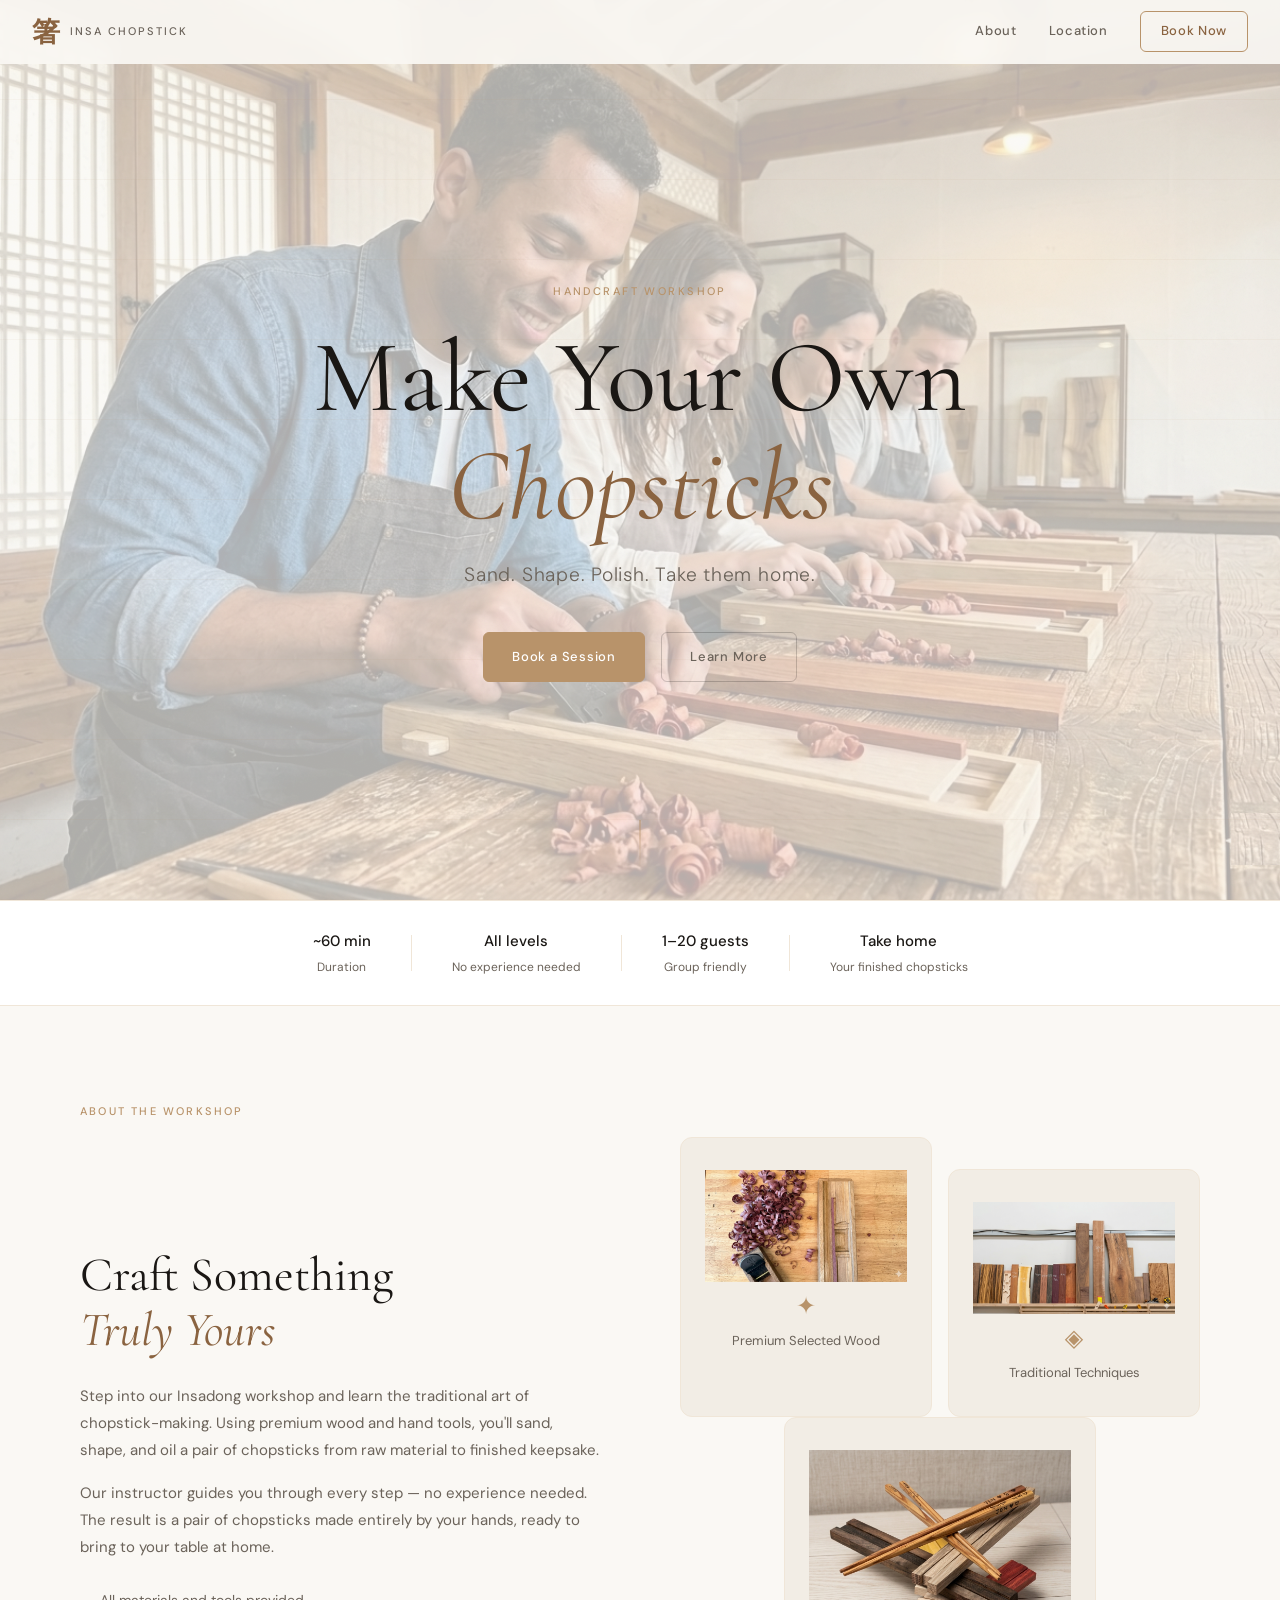
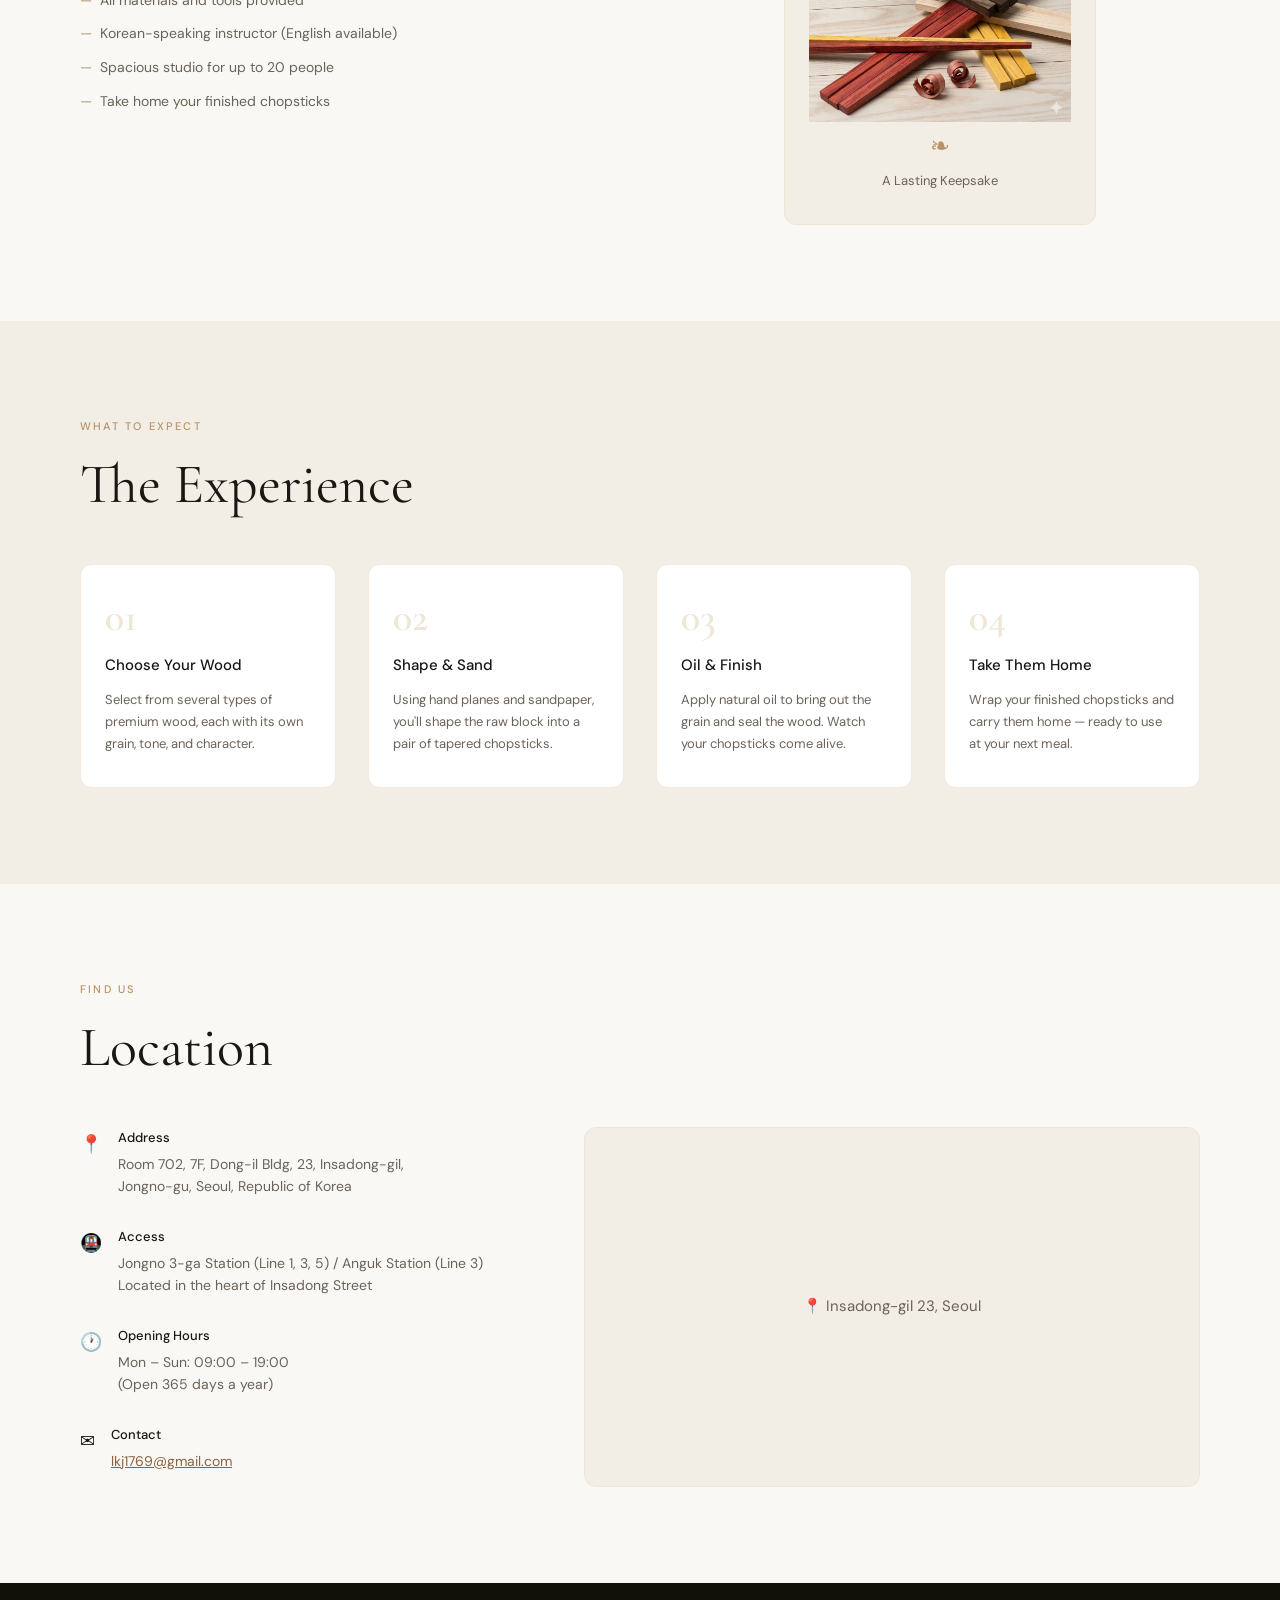
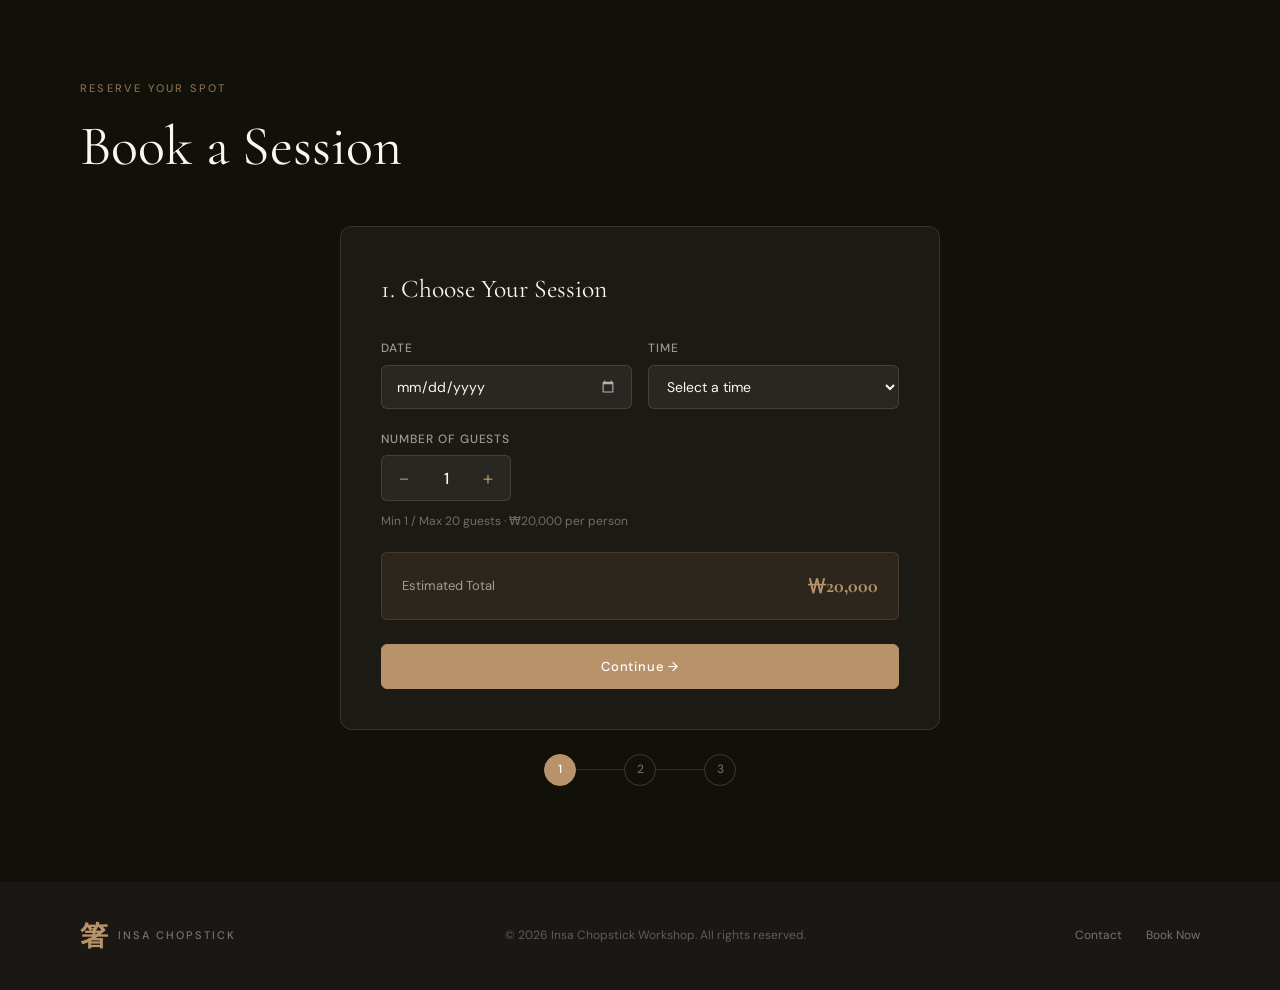
==== index.html @ 10395f22 "Add files via upload" ====
<!DOCTYPE html>
<html lang="ko">
<head>
  <meta charset="UTF-8" />
  <meta name="viewport" content="width=device-width, initial-scale=1.0" />
  <title>Insa Chopstick Workshop — Handcrafted in Seoul</title>
  <meta name="description" content="Create your own handmade wooden chopsticks in Insadong, Seoul. A hands-on workshop experience." />
  <link rel="stylesheet" href="style.css" />
  <link href="https://fonts.googleapis.com/css2?family=Cormorant+Garamond:wght@400;500;600&family=DM+Sans:wght@300;400;500&display=swap" rel="stylesheet" />
  <!-- Stripe.js -->
  <script src="https://js.stripe.com/v3/"></script>
</head>
<body>

  <!-- NAV -->
  <nav class="nav" id="nav">
    <a href="#" class="nav-logo">
      <span class="logo-mark">箸</span>
      <span class="logo-text">INSA CHOPSTICK</span>
    </a>
    <div class="nav-links">
      <a href="#about">About</a>
      <a href="#location">Location</a>
      <a href="#booking" class="nav-cta">Book Now</a>
    </div>
    <button class="hamburger" id="hamburger" aria-label="Menu">
      <span></span><span></span><span></span>
    </button>
  </nav>

  <div class="mobile-menu" id="mobileMenu">
    <a href="#about" onclick="closeMobileMenu()">About</a>
    <a href="#location" onclick="closeMobileMenu()">Location</a>
    <a href="#booking" onclick="closeMobileMenu()">Book Now</a>
  </div>

  <!-- HERO -->
  <section class="hero">
    <div class="hero-bg">
      <div class="hero-image" style="background-image: url('photo/photo1.png');"></div>
      <div class="hero-grain"></div>
      <div class="hero-lines"></div>
    </div>
    <div class="hero-content">
      <p class="hero-tag">Handcraft Workshop</p>
      <h1 class="hero-title">
        Make Your Own<br />
        <em>Chopsticks</em>
      </h1>
      <p class="hero-sub">Sand. Shape. Polish. Take them home.</p>
      <div class="hero-actions">
        <a href="#booking" class="btn btn-primary">Book a Session</a>
        <a href="#about" class="btn btn-ghost">Learn More</a>
      </div>
    </div>
    <div class="hero-scroll">
      <span></span>
    </div>
  </section>

  <!-- STATS BAR -->
  <div class="stats-bar">
    <div class="stat"><strong>~60 min</strong><span>Duration</span></div>
    <div class="stat-divider"></div>
    <div class="stat"><strong>All levels</strong><span>No experience needed</span></div>
    <div class="stat-divider"></div>
    <div class="stat"><strong>1–20 guests</strong><span>Group friendly</span></div>
    <div class="stat-divider"></div>
    <div class="stat"><strong>Take home</strong><span>Your finished chopsticks</span></div>
  </div>

  <!-- ABOUT -->
  <section class="section" id="about">
    <div class="container">
      <div class="section-label">About the Workshop</div>
      <div class="about-grid">
        <div class="about-text">
          <h2>Craft Something<br /><em>Truly Yours</em></h2>
          <p>Step into our Insadong workshop and learn the traditional art of chopstick-making. Using premium wood and hand tools, you'll sand, shape, and oil a pair of chopsticks from raw material to finished keepsake.</p>
          <p>Our instructor guides you through every step — no experience needed. The result is a pair of chopsticks made entirely by your hands, ready to bring to your table at home.</p>
          <ul class="feature-list">
            <li>All materials and tools provided</li>
            <li>Korean-speaking instructor (English available)</li>
            <li>Spacious studio for up to 20 people</li>
            <li>Take home your finished chopsticks</li>
          </ul>
        </div>
        <div class="about-visual">
          <div class="visual-card card-1">
            <img src="photo/photo2.png" alt="Workshop Tool" class="card-img">
            <div class="visual-icon">✦</div>
            <p class="visual-label">Premium Selected Wood</p>
          </div>
          <div class="visual-card card-2">
            <img src="photo/photo3.png" alt="Handcrafting" class="card-img">
            <div class="visual-icon">◈</div>
            <p class="visual-label">Traditional Techniques</p>
          </div>
          <div class="visual-card card-3">
            <img src="photo/photo4.png" alt="Finished Product" class="card-img">
            <div class="visual-icon">❧</div>
            <p class="visual-label">A Lasting Keepsake</p>
          </div>
        </div>
      </div>
    </div>
  </section>

  <!-- PROCESS -->
  <section class="section section-alt" id="process">
    <div class="container">
      <div class="section-label">What to Expect</div>
      <h2 class="section-title">The Experience</h2>
      <div class="steps-grid">
        <div class="step">
          <div class="step-num">01</div>
          <h3>Choose Your Wood</h3>
          <p>Select from several types of premium wood, each with its own grain, tone, and character.</p>
        </div>
        <div class="step">
          <div class="step-num">02</div>
          <h3>Shape & Sand</h3>
          <p>Using hand planes and sandpaper, you'll shape the raw block into a pair of tapered chopsticks.</p>
        </div>
        <div class="step">
          <div class="step-num">03</div>
          <h3>Oil & Finish</h3>
          <p>Apply natural oil to bring out the grain and seal the wood. Watch your chopsticks come alive.</p>
        </div>
        <div class="step">
          <div class="step-num">04</div>
          <h3>Take Them Home</h3>
          <p>Wrap your finished chopsticks and carry them home — ready to use at your next meal.</p>
        </div>
      </div>
    </div>
  </section>

  <!-- LOCATION -->
  <section class="section" id="location">
    <div class="container">
      <div class="section-label">Find Us</div>
      <h2 class="section-title">Location</h2>
      <div class="location-grid">
        <div class="location-info">
          <div class="location-detail">
            <span class="detail-icon">📍</span>
            <div>
              <strong>Address</strong>
              <p>Room 702, 7F, Dong-il Bldg, 23, Insadong-gil,<br />Jongno-gu, Seoul, Republic of Korea</p>
            </div>
          </div>
          <div class="location-detail">
            <span class="detail-icon">🚇</span>
            <div>
              <strong>Access</strong>
              <p>Jongno 3-ga Station (Line 1, 3, 5) / Anguk Station (Line 3)<br />Located in the heart of Insadong Street</p>
            </div>
          </div>
          <div class="location-detail">
            <span class="detail-icon">🕐</span>
            <div>
              <strong>Opening Hours</strong>
              <p>Mon – Sun: 09:00 – 19:00<br />(Open 365 days a year)</p>
            </div>
          </div>
          <div class="location-detail">
            <span class="detail-icon">✉️</span>
            <div>
              <strong>Contact</strong>
              <p><a href="mailto:lkj1769@gmail.com">lkj1769@gmail.com</a></p>
            </div>
          </div>
        </div>
        <div class="map-placeholder">
          <div class="map-embed">
            <!-- Google Maps Embed (Update with your API Key if needed) -->
            <iframe
              id="workshopMap"
              width="100%"
              height="100%"
              style="border:0; border-radius: 12px;"
              loading="lazy"
              allowfullscreen
              referrerpolicy="no-referrer-when-downgrade"
              src="https://www.google.com/maps/embed/v1/place?key=YOUR_GOOGLE_MAPS_API_KEY&q=23+Insadong-gil+Seoul">
            </iframe>
            <div class="map-fallback">
              <p>📍 Insadong-gil 23, Seoul</p>
            </div>
          </div>
        </div>
      </div>
    </div>
  </section>

  <!-- BOOKING -->
  <section class="section section-dark" id="booking">
    <div class="container">
      <div class="section-label light">Reserve Your Spot</div>
      <h2 class="section-title light">Book a Session</h2>

      <div class="booking-wrapper">
        <form id="bookingForm" class="booking-form" novalidate>

          <!-- Step 1: Session Details -->
          <div class="form-step active" id="step1">
            <h3 class="step-title">1. Choose Your Session</h3>
            <div class="form-row">
              <div class="form-group">
                <label for="sessionDate">Date</label>
                <input type="date" id="sessionDate" name="date" required />
              </div>
              <div class="form-group">
                <label for="sessionTime">Time</label>
                <select id="sessionTime" name="time" required>
                  <option value="">Select a time</option>
                  <option value="09:00">09:00 AM</option>
                  <option value="10:00">10:00 AM</option>
                  <option value="11:00">11:00 AM</option>
                  <option value="12:00">12:00 PM</option>
                  <option value="14:00">02:00 PM</option>
                  <option value="15:00">03:00 PM</option>
                  <option value="16:00">04:00 PM</option>
                  <option value="17:00">05:00 PM</option>
                  <option value="18:00">06:00 PM</option>
                </select>
              </div>
            </div>
            <div class="form-group">
              <label for="guests">Number of Guests</label>
              <div class="counter-input">
                <button type="button" class="counter-btn" id="guestMinus">−</button>
                <span id="guestCount">1</span>
                <button type="button" class="counter-btn" id="guestPlus">+</button>
                <input type="hidden" name="guests" id="guestInput" value="1" />
              </div>
              <p class="input-note">Min 1 / Max 20 guests · ₩20,000 per person</p>
            </div>
            <div class="price-summary">
              <span>Estimated Total</span>
              <strong id="priceTotal">₩20,000</strong>
            </div>
            <button type="button" class="btn btn-primary full" onclick="goToStep(2)">Continue →</button>
          </div>

          <!-- Step 2: Guest Info -->
          <div class="form-step" id="step2">
            <h3 class="step-title">2. Your Information</h3>
            <div class="form-row">
              <div class="form-group">
                <label for="firstName">First Name</label>
                <input type="text" id="firstName" name="firstName" placeholder="Gildong" required />
              </div>
              <div class="form-group">
                <label for="lastName">Last Name</label>
                <input type="text" id="lastName" name="lastName" placeholder="Hong" required />
              </div>
            </div>
            <div class="form-group">
              <label for="email">Email Address</label>
              <input type="email" id="email" name="email" placeholder="you@email.com" required />
            </div>
            <div class="form-group">
              <label for="phone">Phone (optional)</label>
              <input type="tel" id="phone" name="phone" placeholder="+82 10-0000-0000" />
            </div>
            <div class="form-group">
              <label for="notes">Special Requests (optional)</label>
              <textarea id="notes" name="notes" rows="3" placeholder="Group details, accessibility needs, anything else..."></textarea>
            </div>
            <div class="form-nav">
              <button type="button" class="btn btn-ghost" onclick="goToStep(1)">← Back</button>
              <button type="button" class="btn btn-primary" onclick="goToStep(3)">Continue →</button>
            </div>
          </div>

          <!-- Step 3: Payment -->
          <div class="form-step" id="step3">
            <h3 class="step-title">3. Payment</h3>
            <div class="booking-summary" id="bookingSummary">
              <!-- filled by JS -->
            </div>

            <div class="form-group">
              <label>Card Details</label>
              <div id="stripe-card-element" class="stripe-input"></div>
              <div id="card-errors" class="card-error" role="alert"></div>
            </div>

            <div class="stripe-notice">
              <span class="lock-icon">🔒</span>
              Payments are securely processed by <strong>Stripe</strong>.
            </div>

            <div class="form-nav">
              <button type="button" class="btn btn-ghost" onclick="goToStep(2)">← Back</button>
              <button type="submit" class="btn btn-primary" id="submitBtn">
                <span id="submitText">Pay & Confirm Booking</span>
                <span id="submitSpinner" class="spinner hidden"></span>
              </button>
            </div>
          </div>

          <!-- Step 4: Success -->
          <div class="form-step" id="step4">
            <div class="success-state">
              <div class="success-icon">✓</div>
              <h3>Booking Confirmed!</h3>
              <p>Thank you — a confirmation has been sent to your email. We look forward to seeing you at Insadong.</p>
              <div class="booking-ref" id="bookingRef"></div>
              <button type="button" class="btn btn-ghost" onclick="resetForm()">Book Another Session</button>
            </div>
          </div>

        </form>

        <div class="step-indicator">
          <div class="step-dot active" id="dot1">1</div>
          <div class="step-line"></div>
          <div class="step-dot" id="dot2">2</div>
          <div class="step-line"></div>
          <div class="step-dot" id="dot3">3</div>
        </div>

      </div>
    </div>
  </section>

  <!-- FOOTER -->
  <footer class="footer">
    <div class="container footer-inner">
      <div class="footer-brand">
        <span class="logo-mark">箸</span>
        <span class="logo-text">INSA CHOPSTICK</span>
      </div>
      <p class="footer-copy">© 2026 Insa Chopstick Workshop. All rights reserved.</p>
      <div class="footer-links">
        <a href="mailto:hello@insachopstick.com">Contact</a>
        <a href="#booking">Book Now</a>
      </div>
    </div>
  </footer>

  <script src="script.js"></script>
</body>
</html>
---- style.css ----
/* ─────────────────────────────────────────────
   RESET & ROOT
───────────────────────────────────────────── */
*, *::before, *::after { box-sizing: border-box; margin: 0; padding: 0; }

:root {
  --ink:       #1a1714;
  --ink-light: #6b635a;
  --paper:     #faf8f4;
  --paper-warm:#f2ede5;
  --gold:      #b8936a;
  --gold-dark: #8a6340;
  --gold-pale: #f0e6d8;
  --white:     #ffffff;
  --dark-bg:   #111009;
  --dark-surface: #1c1a15;

  --font-serif: 'Cormorant Garamond', Georgia, serif;
  --font-sans:  'DM Sans', system-ui, sans-serif;

  --nav-h: 64px;
  --max-w: 1120px;
  --radius: 12px;
  --radius-sm: 6px;
  --transition: 0.25s ease;
}

html { scroll-behavior: smooth; font-size: 16px; }

body {
  font-family: var(--font-sans);
  background: var(--paper);
  color: var(--ink);
  line-height: 1.7;
  overflow-x: hidden;
}

a { color: inherit; text-decoration: none; }
img { display: block; max-width: 100%; }
button { cursor: pointer; font-family: var(--font-sans); }

/* ─────────────────────────────────────────────
   NAV
───────────────────────────────────────────── */
.nav {
  position: fixed; top: 0; left: 0; right: 0; z-index: 100;
  height: var(--nav-h);
  display: flex; align-items: center; justify-content: space-between;
  padding: 0 2rem;
  background: rgba(250, 248, 244, 0.92);
  backdrop-filter: blur(12px);
  border-bottom: 1px solid transparent;
  transition: border-color var(--transition), background var(--transition);
}
.nav.scrolled { border-color: rgba(184,147,106,0.2); }

.nav-logo { display: flex; align-items: center; gap: 10px; }
.logo-mark {
  font-family: var(--font-serif);
  font-size: 28px; font-weight: 600;
  color: var(--gold-dark);
  line-height: 1;
}
.logo-text {
  font-size: 11px; font-weight: 500;
  letter-spacing: 0.18em; color: var(--ink-light);
}

.nav-links { display: flex; align-items: center; gap: 2rem; }
.nav-links a {
  font-size: 13px; font-weight: 500; letter-spacing: 0.05em;
  color: var(--ink-light);
  transition: color var(--transition);
}
.nav-links a:hover { color: var(--gold-dark); }
.nav-links .nav-cta {
  padding: 8px 20px;
  border: 1px solid var(--gold);
  border-radius: var(--radius-sm);
  color: var(--gold-dark);
  transition: all var(--transition);
}
.nav-links .nav-cta:hover {
  background: var(--gold);
  color: var(--white);
  border-color: var(--gold);
}

.hamburger {
  display: none; flex-direction: column; gap: 5px;
  background: none; border: none; padding: 4px;
}
.hamburger span {
  display: block; width: 22px; height: 1.5px;
  background: var(--ink); border-radius: 2px;
  transition: all var(--transition);
}
.hamburger.open span:nth-child(1) { transform: rotate(45deg) translate(4px, 5px); }
.hamburger.open span:nth-child(2) { opacity: 0; }
.hamburger.open span:nth-child(3) { transform: rotate(-45deg) translate(4px, -5px); }

.mobile-menu {
  display: none; position: fixed; top: var(--nav-h); left: 0; right: 0; z-index: 99;
  background: var(--paper); padding: 1.5rem 2rem;
  border-bottom: 1px solid rgba(184,147,106,0.2);
  flex-direction: column; gap: 1.25rem;
  transform: translateY(-8px); opacity: 0;
  transition: all var(--transition);
  pointer-events: none;
}
.mobile-menu.open {
  display: flex; transform: translateY(0); opacity: 1;
  pointer-events: auto;
}
.mobile-menu a { font-size: 15px; font-weight: 500; color: var(--ink); }

/* ─────────────────────────────────────────────
   HERO
───────────────────────────────────────────── */
.hero {
  min-height: 100svh;
  display: flex; align-items: center; justify-content: center;
  position: relative; overflow: hidden;
  padding-top: var(--nav-h);
  background: var(--paper);
}

.hero-bg {
  position: absolute; inset: 0; z-index: 0;
}

.hero-grain {
  position: absolute; inset: 0;
  background-image: url("data:image/svg+xml,%3Csvg viewBox='0 0 200 200' xmlns='http://www.w3.org/2000/svg'%3E%3Cfilter id='n'%3E%3CfeTurbulence type='fractalNoise' baseFrequency='0.9' numOctaves='4' stitchTiles='stitch'/%3E%3C/filter%3E%3Crect width='100%25' height='100%25' filter='url(%23n)' opacity='0.035'/%3E%3C/svg%3E");
  background-size: 200px 200px;
  opacity: 0.6;
}

.hero-lines {
  position: absolute; inset: 0;
  background-image: 
    repeating-linear-gradient(
      0deg,
      rgba(184,147,106,0.06) 0px,
      rgba(184,147,106,0.06) 1px,
      transparent 1px,
      transparent 80px
    );
}

.hero-content {
  position: relative; z-index: 1;
  text-align: center; padding: 4rem 2rem;
  max-width: 760px;
  animation: fadeUp 0.9s ease both;
}

.hero-tag {
  font-size: 11px; font-weight: 500; letter-spacing: 0.22em;
  color: var(--gold); text-transform: uppercase;
  margin-bottom: 1.5rem;
}

.hero-title {
  font-family: var(--font-serif);
  font-size: clamp(3rem, 8vw, 6.5rem);
  font-weight: 400; line-height: 1.05;
  color: var(--ink);
  margin-bottom: 1.25rem;
}
.hero-title em {
  font-style: italic; color: var(--gold-dark);
}

.hero-sub {
  font-size: clamp(1rem, 2.5vw, 1.2rem);
  color: var(--ink-light); font-weight: 300;
  letter-spacing: 0.04em;
  margin-bottom: 2.5rem;
}

.hero-actions { display: flex; gap: 1rem; justify-content: center; flex-wrap: wrap; }

.hero-scroll {
  position: absolute; bottom: 2rem; left: 50%; transform: translateX(-50%);
  z-index: 1;
}
.hero-scroll span {
  display: block; width: 1px; height: 48px;
  background: linear-gradient(to bottom, var(--gold), transparent);
  animation: scrollPulse 2s ease infinite;
}

/* ─────────────────────────────────────────────
   BUTTONS
───────────────────────────────────────────── */
.btn {
  display: inline-flex; align-items: center; justify-content: center;
  gap: 8px; padding: 13px 28px;
  font-family: var(--font-sans); font-size: 13px; font-weight: 500;
  letter-spacing: 0.06em;
  border-radius: var(--radius-sm);
  border: 1px solid transparent;
  transition: all var(--transition);
  cursor: pointer;
}
.btn.full { width: 100%; }

.btn-primary {
  background: var(--gold);
  color: var(--white);
  border-color: var(--gold);
}
.btn-primary:hover {
  background: var(--gold-dark);
  border-color: var(--gold-dark);
  transform: translateY(-1px);
}

.btn-ghost {
  background: transparent;
  color: var(--ink-light);
  border-color: rgba(0,0,0,0.18);
}
.btn-ghost:hover {
  border-color: var(--ink);
  color: var(--ink);
}

/* ─────────────────────────────────────────────
   STATS BAR
───────────────────────────────────────────── */
.stats-bar {
  display: flex; align-items: center; justify-content: center;
  flex-wrap: wrap; gap: 0;
  background: var(--white);
  border-top: 1px solid var(--gold-pale);
  border-bottom: 1px solid var(--gold-pale);
  padding: 1.25rem 2rem;
}
.stat { display: flex; flex-direction: column; align-items: center; padding: 0.5rem 2.5rem; }
.stat strong { font-size: 15px; font-weight: 500; color: var(--ink); }
.stat span { font-size: 12px; color: var(--ink-light); margin-top: 2px; }
.stat-divider { width: 1px; height: 36px; background: var(--gold-pale); }

/* ─────────────────────────────────────────────
   SECTIONS
───────────────────────────────────────────── */
.section { padding: 6rem 2rem; }
.section-alt { background: var(--paper-warm); }
.section-dark {
  background: var(--dark-bg);
  color: var(--paper);
}

.container { max-width: var(--max-w); margin: 0 auto; }

.section-label {
  font-size: 11px; font-weight: 500; letter-spacing: 0.2em;
  text-transform: uppercase; color: var(--gold);
  margin-bottom: 1rem;
}
.section-label.light { color: rgba(184,147,106,0.7); }

.section-title {
  font-family: var(--font-serif);
  font-size: clamp(2rem, 5vw, 3.5rem);
  font-weight: 400; line-height: 1.15;
  margin-bottom: 3rem;
}
.section-title.light { color: var(--paper); }

/* ─────────────────────────────────────────────
   ABOUT
───────────────────────────────────────────── */
.about-grid {
  display: grid; grid-template-columns: 1fr 1fr; gap: 5rem;
  align-items: center;
}

.about-text h2 {
  font-family: var(--font-serif);
  font-size: clamp(2rem, 4vw, 3rem);
  font-weight: 400; line-height: 1.15;
  margin-bottom: 1.5rem;
}
.about-text h2 em { font-style: italic; color: var(--gold-dark); }

.about-text p {
  color: var(--ink-light); line-height: 1.8; margin-bottom: 1rem;
  font-size: 15px;
}

.feature-list {
  list-style: none; margin-top: 1.75rem; display: flex; flex-direction: column; gap: 10px;
}
.feature-list li {
  font-size: 14px; color: var(--ink-light);
  padding-left: 1.4em; position: relative;
}
.feature-list li::before {
  content: '—'; position: absolute; left: 0; color: var(--gold);
}

.about-visual {
  display: grid; grid-template-columns: 1fr 1fr; gap: 1rem;
  position: relative;
}

.visual-card {
  background: var(--paper-warm);
  border: 1px solid var(--gold-pale);
  border-radius: var(--radius);
  padding: 2rem 1.5rem;
  display: flex; flex-direction: column; align-items: center;
  text-align: center; gap: 0.75rem;
  transition: border-color var(--transition), transform var(--transition);
}
.visual-card:hover { border-color: var(--gold); transform: translateY(-4px); }

.card-1 { grid-column: 1; }
.card-2 { grid-column: 2; margin-top: 2rem; }
.card-3 { grid-column: 1 / span 2; margin-top: -1rem; max-width: 60%; margin-left: auto; margin-right: auto; width: 100%; }

.visual-icon { font-size: 24px; color: var(--gold); line-height: 1; }
.visual-label { font-size: 13px; color: var(--ink-light); font-weight: 400; }

/* ─────────────────────────────────────────────
   PROCESS / STEPS
───────────────────────────────────────────── */
.steps-grid {
  display: grid; grid-template-columns: repeat(4, 1fr); gap: 2rem;
}

.step {
  padding: 2rem 1.5rem;
  background: var(--white);
  border: 1px solid rgba(184,147,106,0.2);
  border-radius: var(--radius);
  transition: border-color var(--transition);
}
.step:hover { border-color: var(--gold); }

.step-num {
  font-family: var(--font-serif);
  font-size: 2.5rem; font-weight: 600;
  color: var(--gold-pale); line-height: 1;
  margin-bottom: 1rem;
}

.step h3 {
  font-size: 15px; font-weight: 500;
  margin-bottom: 0.6rem; color: var(--ink);
}

.step p { font-size: 13px; color: var(--ink-light); line-height: 1.7; }

/* ─────────────────────────────────────────────
   LOCATION
───────────────────────────────────────────── */
.location-grid {
  display: grid; grid-template-columns: 1fr 1.4fr; gap: 4rem; align-items: start;
}

.location-info { display: flex; flex-direction: column; gap: 1.75rem; }

.location-detail { display: flex; gap: 1rem; align-items: flex-start; }
.detail-icon { font-size: 18px; margin-top: 2px; flex-shrink: 0; }
.location-detail strong { font-size: 13px; font-weight: 500; display: block; margin-bottom: 4px; }
.location-detail p { font-size: 14px; color: var(--ink-light); line-height: 1.6; }
.location-detail a { color: var(--gold-dark); text-decoration: underline; }

.map-placeholder { width: 100%; }
.map-embed {
  width: 100%; height: 360px;
  background: var(--paper-warm);
  border-radius: var(--radius);
  overflow: hidden; position: relative;
  border: 1px solid var(--gold-pale);
}
.map-embed iframe { width: 100%; height: 100%; border: none; }
.map-fallback {
  position: absolute; inset: 0;
  display: flex; flex-direction: column; align-items: center; justify-content: center;
  color: var(--ink-light); font-size: 15px; gap: 8px;
  background: var(--paper-warm);
  pointer-events: none;
}

/* ─────────────────────────────────────────────
   BOOKING FORM
───────────────────────────────────────────── */
.booking-wrapper {
  max-width: 600px; margin: 0 auto;
  position: relative;
}

.booking-form {
  background: var(--dark-surface);
  border: 1px solid rgba(184,147,106,0.2);
  border-radius: var(--radius);
  padding: 2.5rem;
  margin-bottom: 1.5rem;
}

.form-step { display: none; }
.form-step.active { display: block; animation: fadeUp 0.35s ease; }

.step-title {
  font-family: var(--font-serif);
  font-size: 1.6rem; font-weight: 400;
  color: var(--paper); margin-bottom: 1.75rem;
}

.form-row { display: grid; grid-template-columns: 1fr 1fr; gap: 1rem; }

.form-group { display: flex; flex-direction: column; gap: 6px; margin-bottom: 1.25rem; }

.form-group label {
  font-size: 12px; font-weight: 500; letter-spacing: 0.08em;
  text-transform: uppercase; color: rgba(242,237,229,0.6);
}

.form-group input,
.form-group select,
.form-group textarea {
  background: rgba(255,255,255,0.06);
  border: 1px solid rgba(255,255,255,0.12);
  border-radius: var(--radius-sm);
  color: var(--paper);
  font-family: var(--font-sans); font-size: 14px;
  padding: 11px 14px;
  outline: none;
  transition: border-color var(--transition);
  width: 100%;
}
.form-group input::placeholder,
.form-group textarea::placeholder { color: rgba(242,237,229,0.3); }
.form-group select option { background: var(--dark-surface); color: var(--paper); }
.form-group input:focus,
.form-group select:focus,
.form-group textarea:focus { border-color: var(--gold); }
input[type="date"]::-webkit-calendar-picker-indicator { filter: invert(0.7); cursor: pointer; }

.form-group textarea { resize: vertical; min-height: 80px; }

.counter-input {
  display: flex; align-items: center; gap: 0;
  background: rgba(255,255,255,0.06);
  border: 1px solid rgba(255,255,255,0.12);
  border-radius: var(--radius-sm);
  overflow: hidden; width: fit-content;
}
.counter-btn {
  background: none; border: none;
  color: var(--gold); font-size: 20px; font-weight: 300;
  width: 44px; height: 44px;
  display: flex; align-items: center; justify-content: center;
  transition: background var(--transition);
}
.counter-btn:hover { background: rgba(184,147,106,0.15); }
#guestCount {
  font-size: 16px; font-weight: 500; color: var(--paper);
  min-width: 40px; text-align: center;
}

.input-note { font-size: 12px; color: rgba(242,237,229,0.4); margin-top: 4px; }

.price-summary {
  display: flex; align-items: center; justify-content: space-between;
  padding: 1rem 1.25rem;
  background: rgba(184,147,106,0.1);
  border: 1px solid rgba(184,147,106,0.2);
  border-radius: var(--radius-sm);
  margin-bottom: 1.5rem;
}
.price-summary span { font-size: 13px; color: rgba(242,237,229,0.6); }
.price-summary strong { font-size: 20px; font-family: var(--font-serif); color: var(--gold); }

.booking-summary {
  background: rgba(255,255,255,0.04);
  border: 1px solid rgba(184,147,106,0.2);
  border-radius: var(--radius-sm);
  padding: 1.25rem;
  margin-bottom: 1.5rem;
  font-size: 14px; color: rgba(242,237,229,0.7);
  line-height: 2;
}
.booking-summary strong { color: var(--paper); }

/* Stripe Element */
.stripe-input {
  background: rgba(255,255,255,0.06);
  border: 1px solid rgba(255,255,255,0.12);
  border-radius: var(--radius-sm);
  padding: 12px 14px;
  transition: border-color var(--transition);
}
.stripe-input.focused { border-color: var(--gold); }
.card-error { font-size: 13px; color: #f87171; margin-top: 6px; min-height: 18px; }

.stripe-notice {
  display: flex; align-items: center; gap: 8px;
  font-size: 12px; color: rgba(242,237,229,0.4);
  margin: 1rem 0 1.5rem;
}
.lock-icon { font-size: 14px; }

.form-nav { display: flex; justify-content: space-between; align-items: center; gap: 1rem; }
.form-nav .btn-ghost {
  color: rgba(242,237,229,0.5); border-color: rgba(255,255,255,0.1);
}
.form-nav .btn-ghost:hover { color: var(--paper); border-color: rgba(255,255,255,0.3); }

/* Step Indicator */
.step-indicator {
  display: flex; align-items: center; justify-content: center; gap: 0;
}
.step-dot {
  width: 32px; height: 32px; border-radius: 50%;
  border: 1px solid rgba(184,147,106,0.3);
  display: flex; align-items: center; justify-content: center;
  font-size: 12px; font-weight: 500;
  color: rgba(242,237,229,0.4);
  transition: all var(--transition);
}
.step-dot.active {
  background: var(--gold); border-color: var(--gold);
  color: var(--white);
}
.step-dot.done {
  background: rgba(184,147,106,0.2); border-color: var(--gold);
  color: var(--gold);
}
.step-line { width: 48px; height: 1px; background: rgba(184,147,106,0.2); }

/* Success state */
.success-state { text-align: center; padding: 2rem 0; }
.success-icon {
  width: 64px; height: 64px; border-radius: 50%;
  background: rgba(184,147,106,0.15);
  border: 1px solid var(--gold);
  display: flex; align-items: center; justify-content: center;
  font-size: 28px; color: var(--gold);
  margin: 0 auto 1.5rem;
}
.success-state h3 {
  font-family: var(--font-serif); font-size: 2rem; font-weight: 400;
  color: var(--paper); margin-bottom: 1rem;
}
.success-state p { color: rgba(242,237,229,0.6); font-size: 14px; margin-bottom: 1.5rem; }
.booking-ref {
  font-size: 12px; letter-spacing: 0.1em;
  color: var(--gold); background: rgba(184,147,106,0.1);
  padding: 8px 16px; border-radius: var(--radius-sm);
  display: inline-block; margin-bottom: 2rem;
}

/* Spinner */
.spinner {
  width: 16px; height: 16px;
  border: 2px solid rgba(255,255,255,0.3);
  border-top-color: white;
  border-radius: 50%;
  animation: spin 0.6s linear infinite;
}
.hidden { display: none !important; }

/* ─────────────────────────────────────────────
   FOOTER
───────────────────────────────────────────── */
.footer {
  background: var(--ink);
  padding: 2.5rem 2rem;
}
.footer-inner {
  display: flex; align-items: center; justify-content: space-between;
  flex-wrap: wrap; gap: 1rem;
}
.footer-brand { display: flex; align-items: center; gap: 10px; }
.footer-brand .logo-mark { color: var(--gold); }
.footer-brand .logo-text { color: rgba(255,255,255,0.4); }
.footer-copy { font-size: 12px; color: rgba(255,255,255,0.3); }
.footer-links { display: flex; gap: 1.5rem; }
.footer-links a { font-size: 12px; color: rgba(255,255,255,0.4); }
.footer-links a:hover { color: var(--gold); }


/* Hero 배경 이미지 설정 */
.hero-image {
  position: absolute;
  inset: 0; /* 상하좌우 0으로 꽉 채움 */
  background-size: cover; /* 이미지가 잘리지 않게 비율 맞춰 채움 */
  background-position: center; /* 이미지 중앙 정렬 */
  background-repeat: no-repeat;
  opacity: 0.3; /* 사진이 너무 밝으면 글자가 안 보일 수 있으니 조절하세요 */
  z-index: -1; /* 텍스트보다 뒤로 보냄 */
}

/* 추가: 부모 요소인 hero-bg가 꽉 차 있는지 확인 */
.hero-bg {
  position: absolute;
  inset: 0;
  z-index: 0;
}

/* ─────────────────────────────────────────────
   ANIMATIONS
───────────────────────────────────────────── */
@keyframes fadeUp {
  from { opacity: 0; transform: translateY(24px); }
  to   { opacity: 1; transform: translateY(0); }
}
@keyframes scrollPulse {
  0%,100% { opacity: 0.4; transform: scaleY(1); }
  50%     { opacity: 1;   transform: scaleY(1.2); }
}
@keyframes spin {
  to { transform: rotate(360deg); }
}

/* ─────────────────────────────────────────────
   RESPONSIVE
───────────────────────────────────────────── */
@media (max-width: 900px) {
  .about-grid       { grid-template-columns: 1fr; gap: 3rem; }
  .steps-grid       { grid-template-columns: 1fr 1fr; }
  .location-grid    { grid-template-columns: 1fr; }
  .nav-links        { display: none; }
  .hamburger        { display: flex; }
  .stat             { padding: 0.5rem 1.5rem; }
  .form-row         { grid-template-columns: 1fr; }
}

@media (max-width: 560px) {
  .steps-grid       { grid-template-columns: 1fr; }
  .hero-title       { font-size: clamp(2.5rem, 12vw, 4rem); }
  .booking-form     { padding: 1.75rem; }
  .stats-bar        { gap: 1rem; }
  .stat-divider     { display: none; }
  .about-visual     { grid-template-columns: 1fr; }
  .card-2, .card-3  { grid-column: 1; margin-top: 0; max-width: 100%; }
}
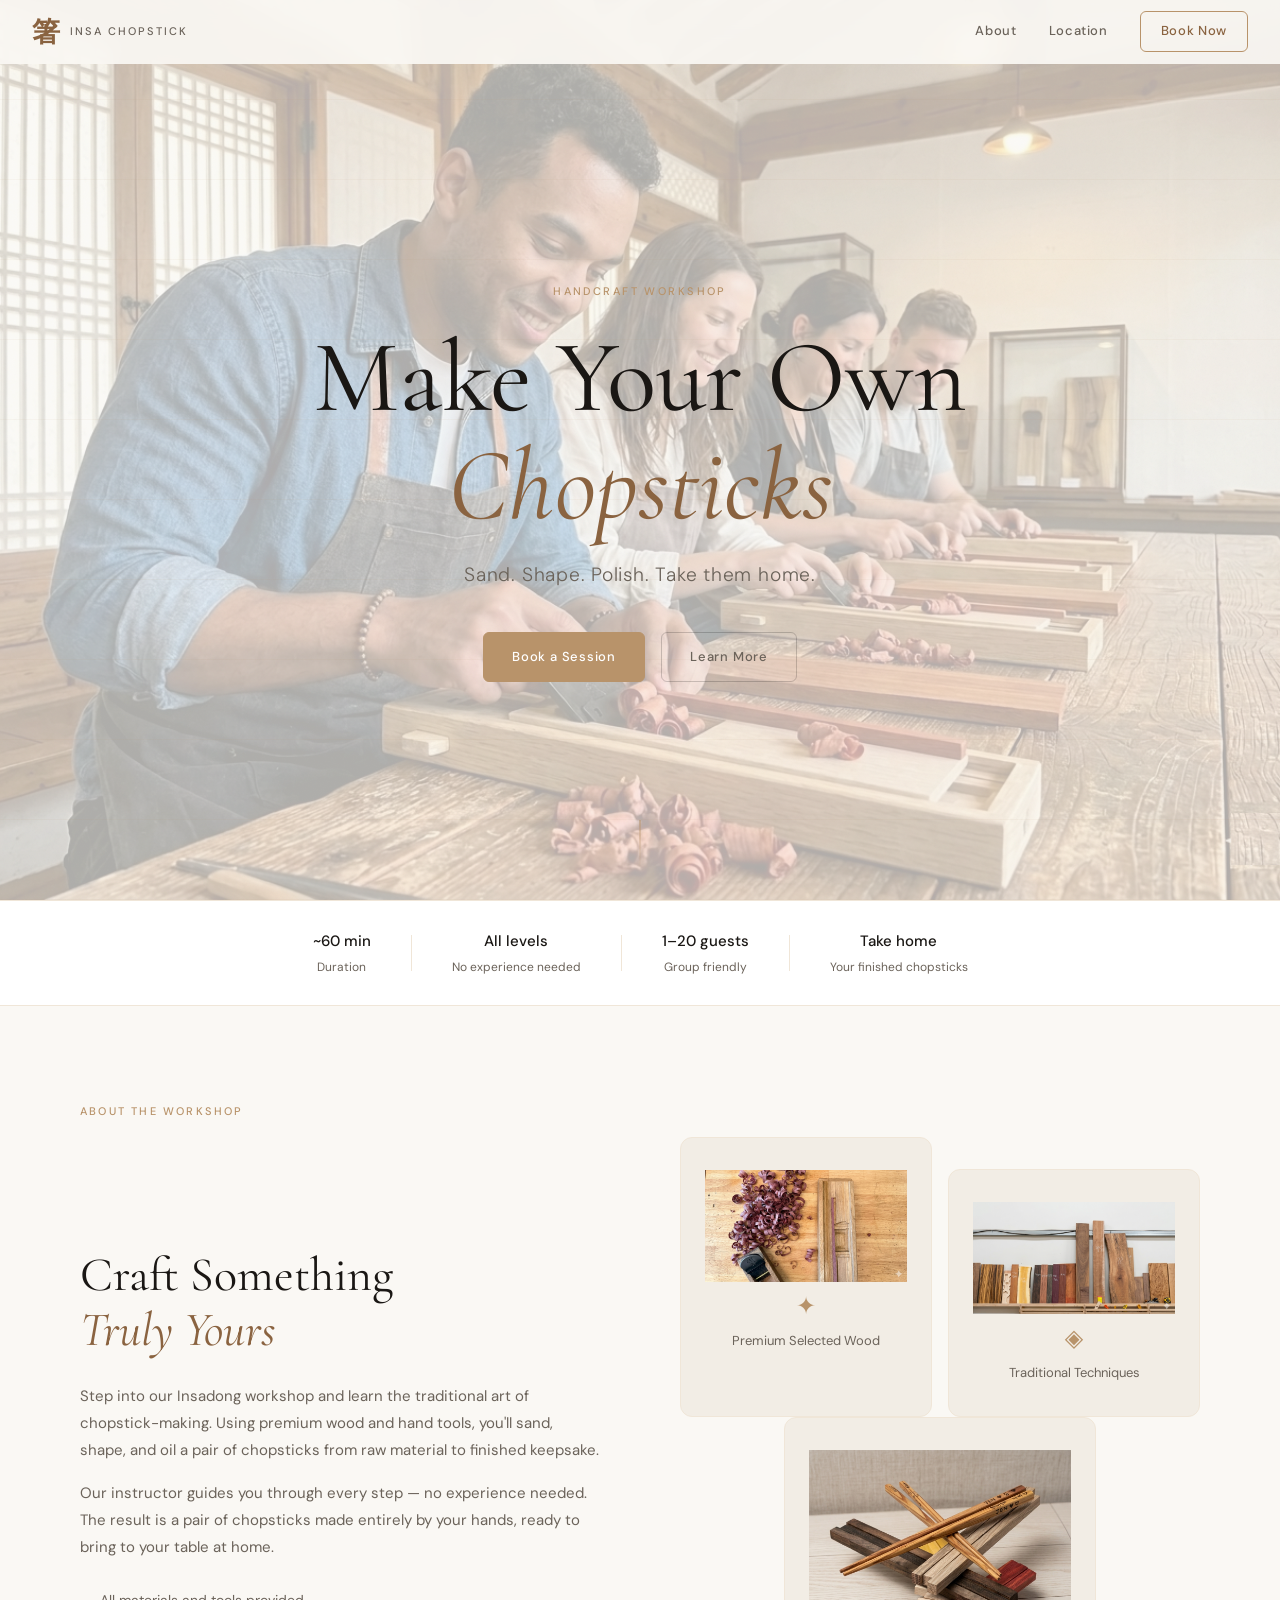
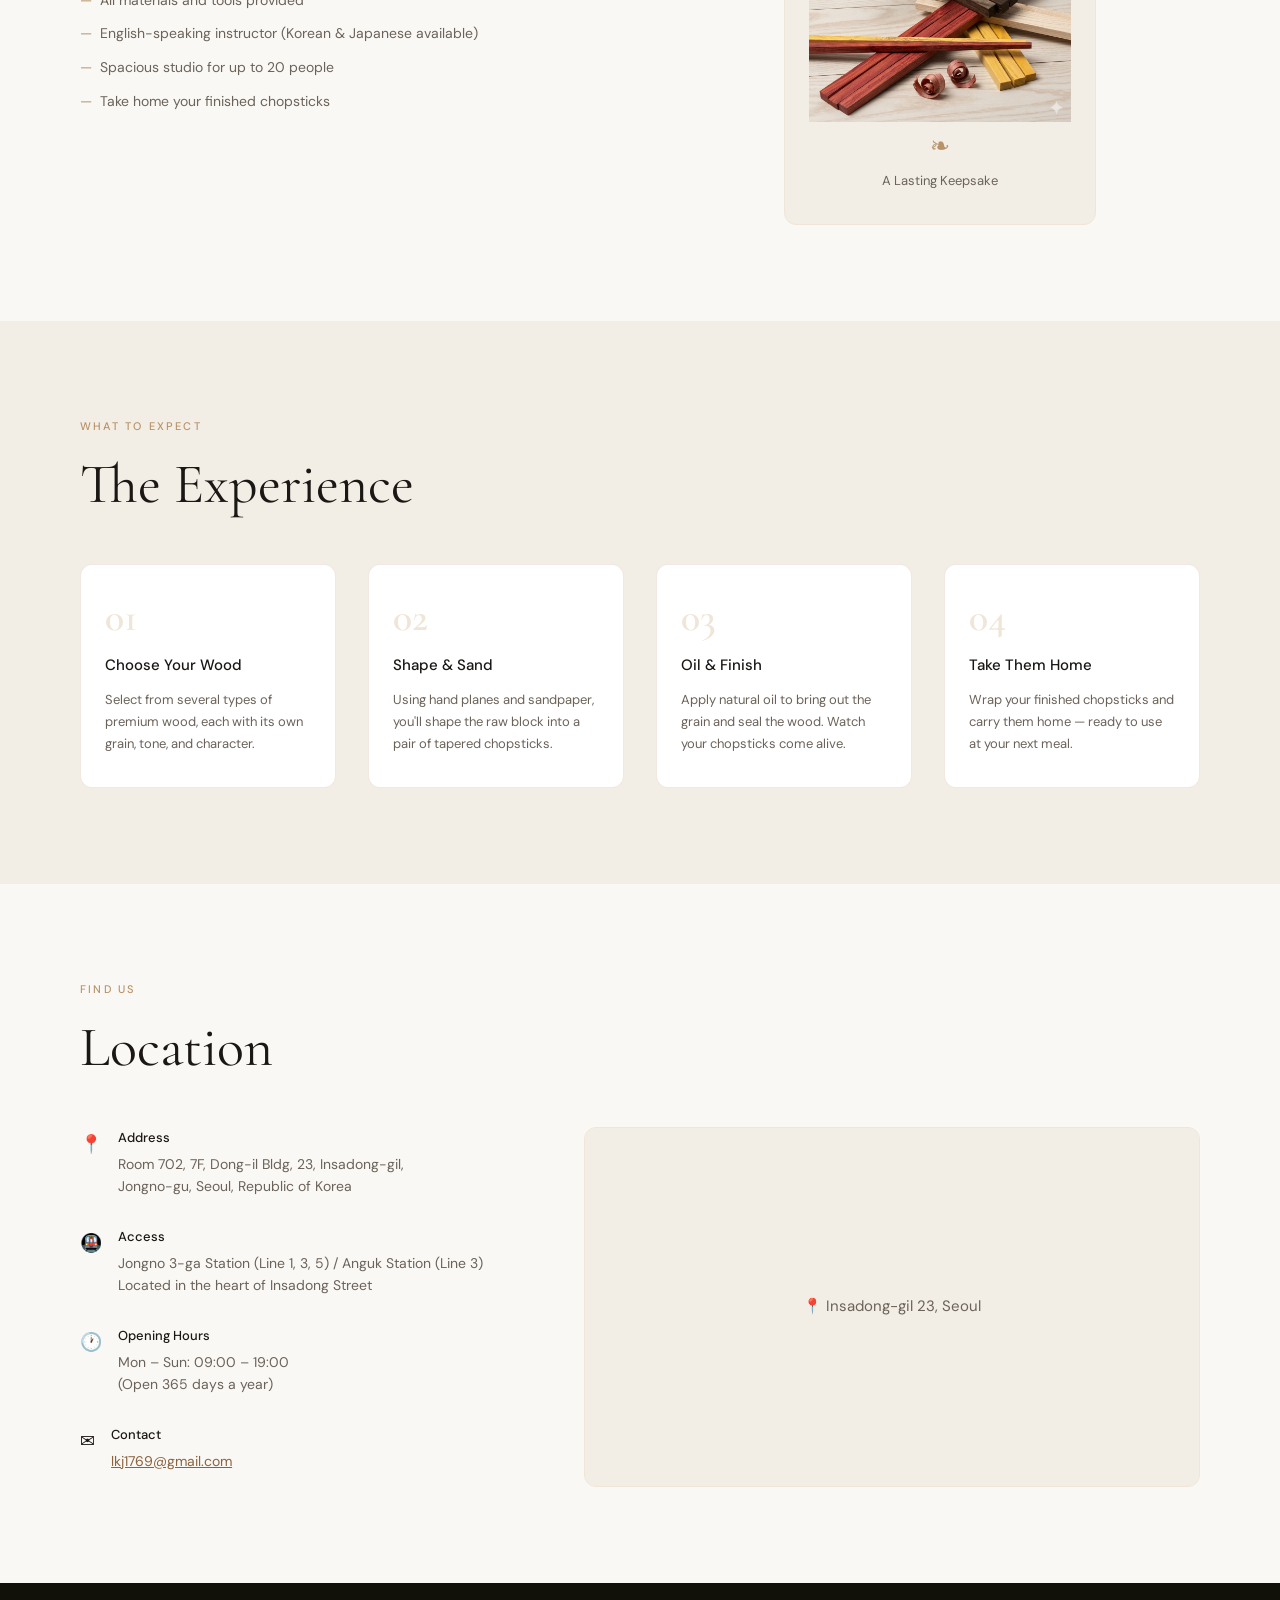
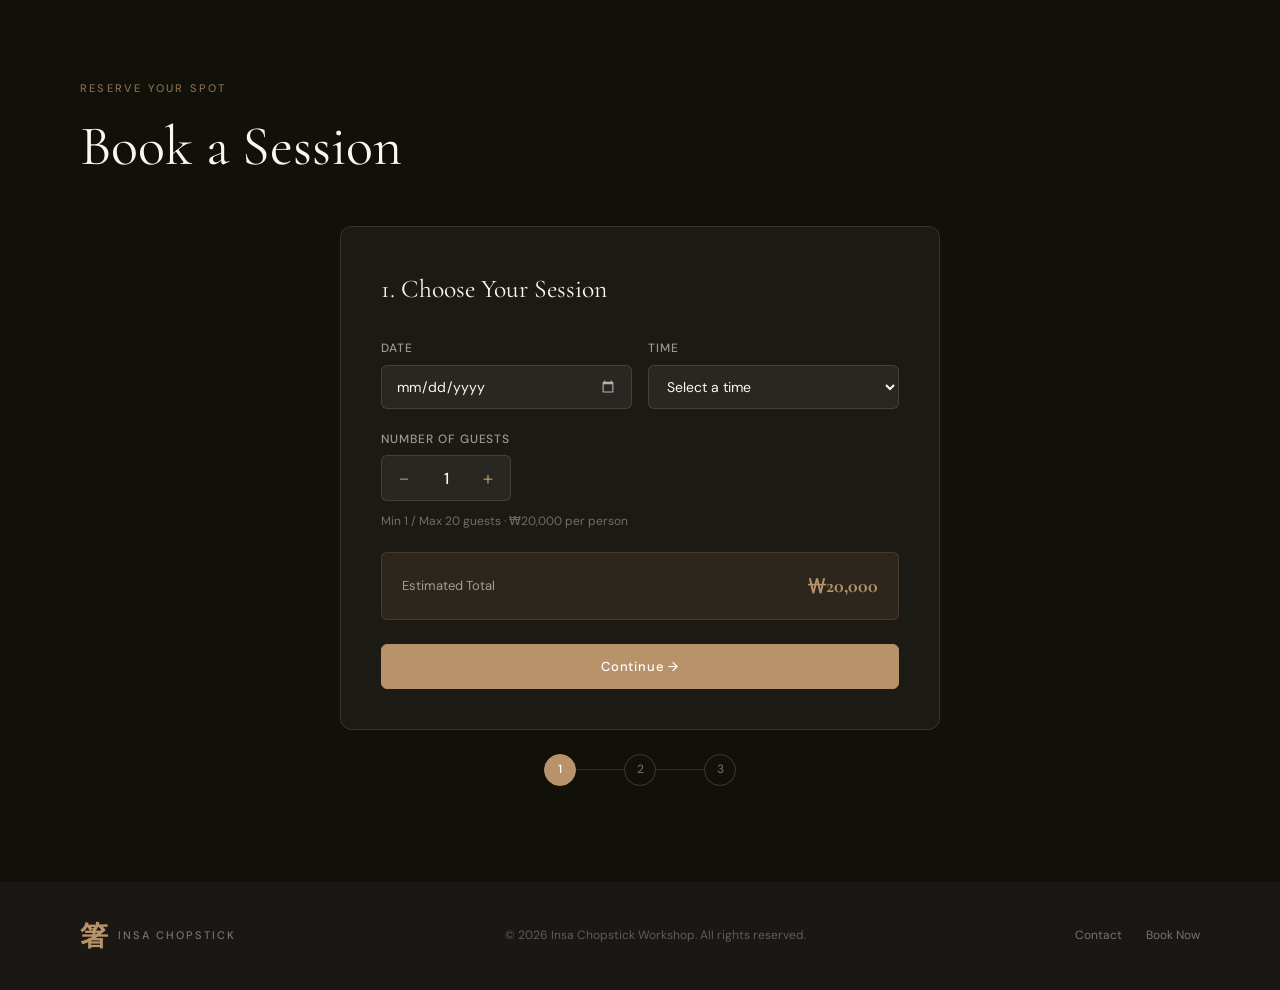
==== commit 175d350a: "Add files via upload" ====
--- a/index.html
+++ b/index.html
@@ -80,7 +80,7 @@
           <p>Our instructor guides you through every step — no experience needed. The result is a pair of chopsticks made entirely by your hands, ready to bring to your table at home.</p>
           <ul class="feature-list">
             <li>All materials and tools provided</li>
-            <li>Korean-speaking instructor (English available)</li>
+            <li>English-speaking instructor (Korean & Japanese available)</li>
             <li>Spacious studio for up to 20 people</li>
             <li>Take home your finished chopsticks</li>
           </ul>
